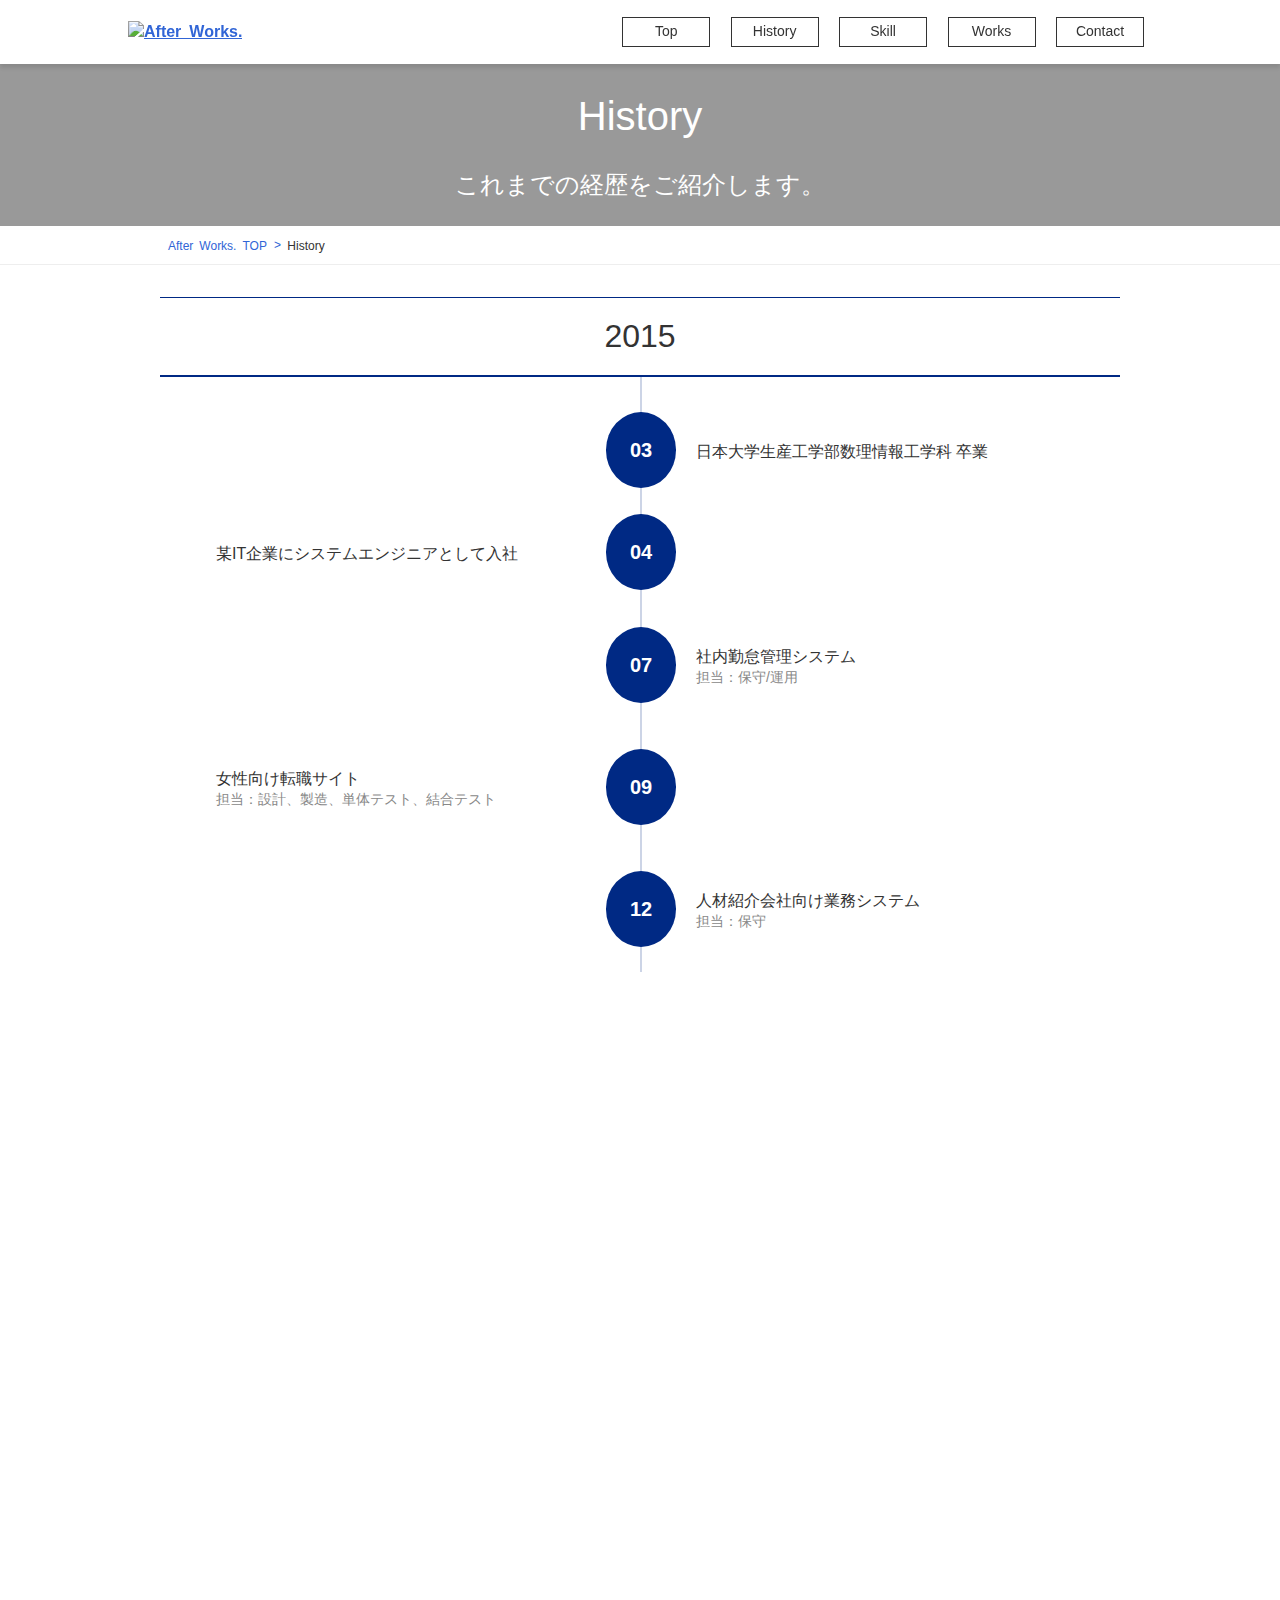
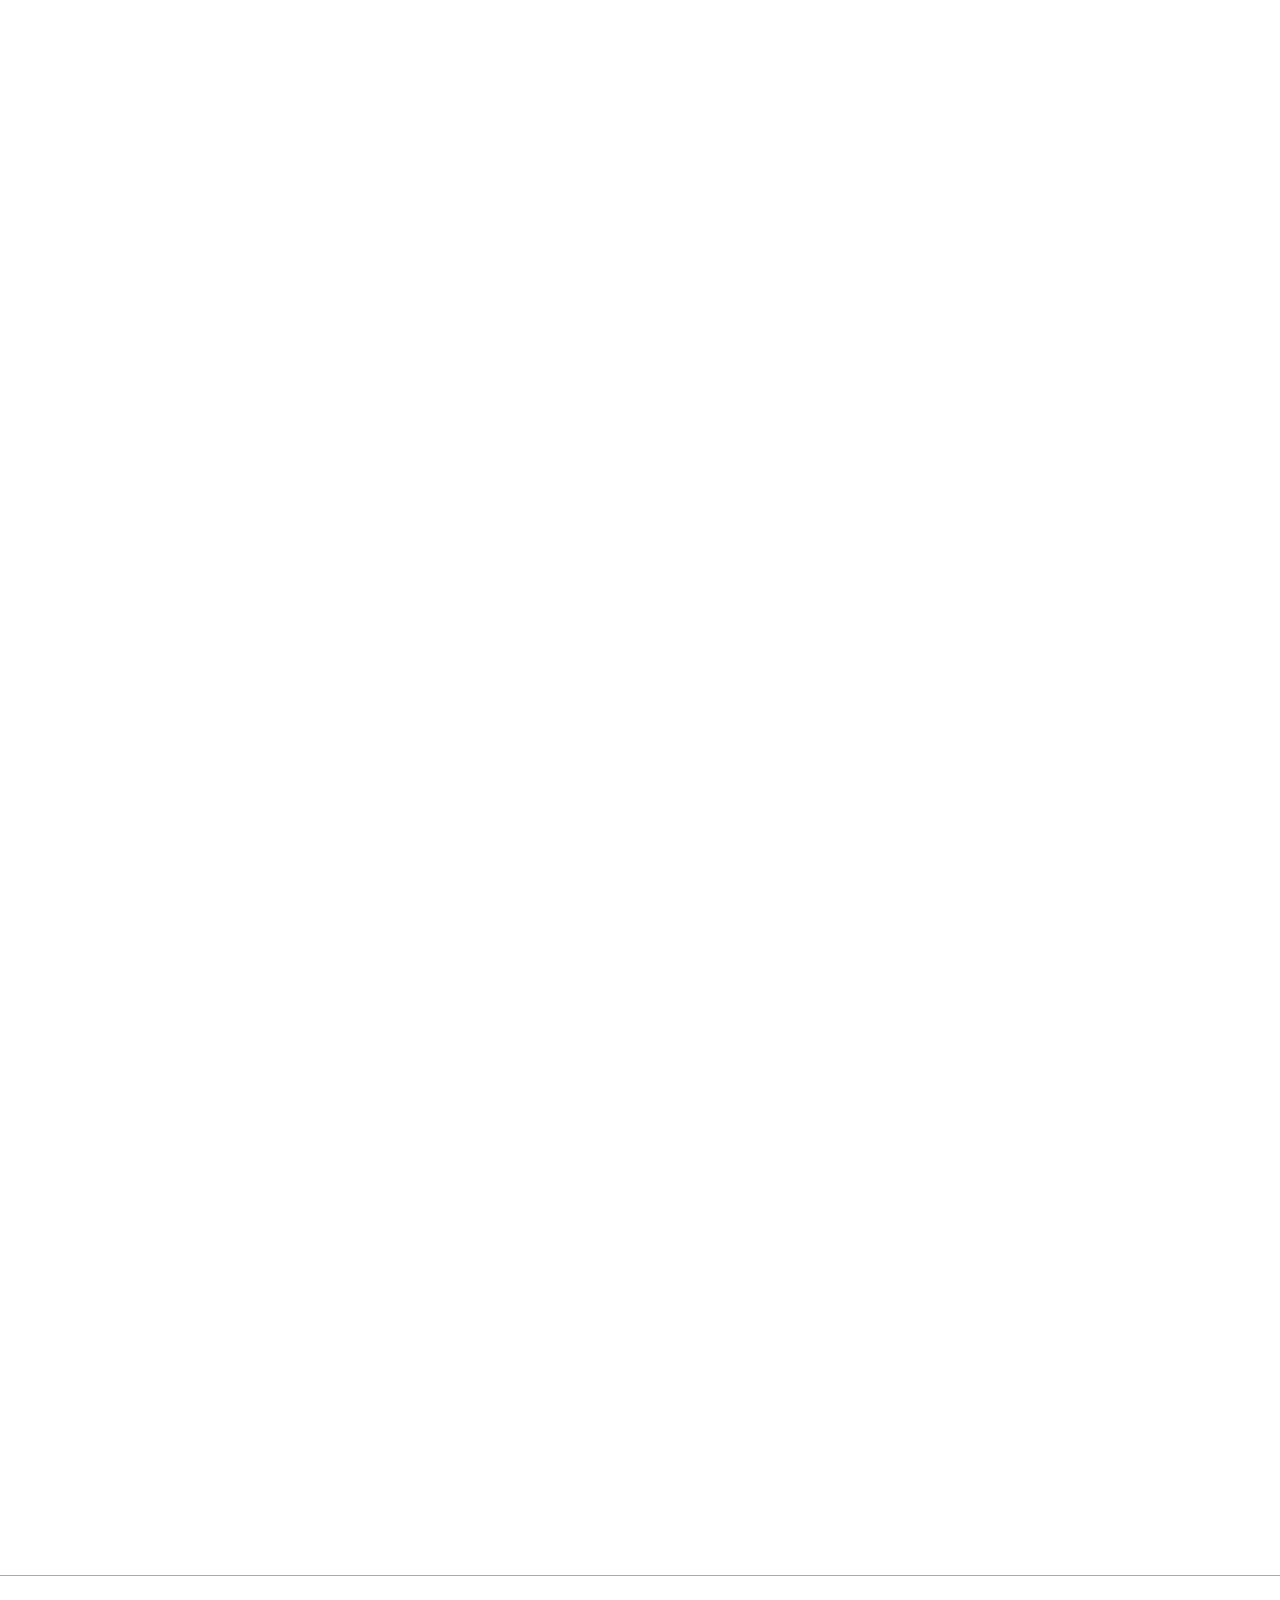
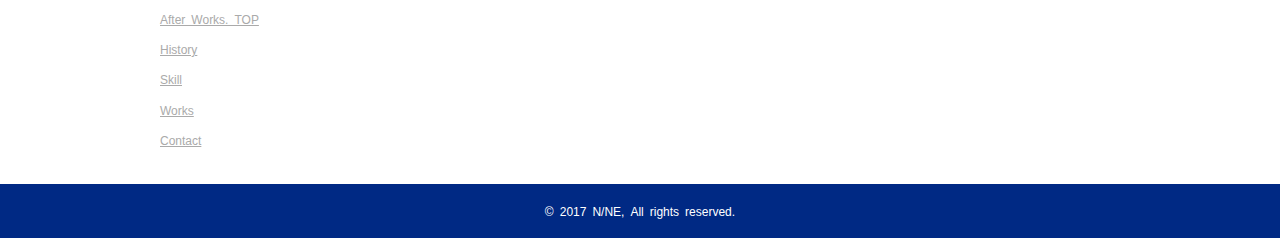
==== history.html @ 16db1bf1 "新規作成" ====
<!DOCTYPE html>
<html>
<head>
<!-- Global site tag (gtag.js) - Google Analytics -->
<script async src="https://www.googletagmanager.com/gtag/js?id=UA-86547605-1"></script>
<script>
  window.dataLayer = window.dataLayer || [];
  function gtag(){dataLayer.push(arguments);}
  gtag('js', new Date());
  gtag('config', 'UA-86547605-1');
</script>
<meta name="google-site-verification" content="kLXEZtzfT83BFaBZNnYYyVaz56QkXd4bWABqFhaCvhk" />
<!-- title -->
<title>After&ensp;Works.&ensp;|&ensp;History</title>
<!-- meta -->
<meta charset="utf-8" />
<meta name="viewport" content="width=device-width,initial-scale=1.0,minimum-scale=1.0,maximum-scale=1.0,user-scalable=0">
<meta http-equiv="X-UA-Compatible" content="IE=Edge">
<meta name="description" content="東京都在住のフロントエンドエンジニア：N/NE（ナイン）のポートフォリオ用Webサイトです。このページでは、私のこれまでの経験や担当業務等をご紹介します。" />
<meta name="Keywords" content="フロントエンドエンジニア,Webデザイン,Webデザイナー,ポートフォリオ,東京,HTML,CSS,Javascript,jQuery" />
<!-- favicon -->
<link rel="shortcut icon" href="./img/favicon.ico">
<!-- CSS -->
<link rel="stylesheet" href="./common.css" type="text/css" />
<link rel="stylesheet" href="./common_pc.css" media="screen and (min-width: 768px)" class="pc-css">
<!-- JavaScript -->
<script type="text/javascript" src="./js/jquery.min.js"></script>
<script type="text/javascript" src="./js/common.js"></script>
<!--[if lt IE 9]>
<link rel="stylesheet" href="styles_ie.css">
<script src="./js/html5.js"></script>
<![endif]-->
</head>
<body id="HISTORY">
<div class="wrap-all">

<header id="HEADER_MENU">
<div class="inner">
<div class="h-logo-box">
<h1>
<a href="https://afterworks.jp/" class="logo">
<img src="./img/img_logo.png" alt="After&ensp;Works.">
</a>
</h1>
</div><!-- /.h-logo-box -->
<div class="sp-menu-btn">
<span></span><span></span><span></span>
</div>
<div class="h-menu-nav-box">
<nav>
<div class="ttl-box">
<h3><span>MENU</span></h3>
</div>
<ul>
<li><a href="./">Top</a></li>
<li><a href="./history.html">History</a></li>
<li><a href="./skill.html">Skill</a></li>
<li><a href="./works.html">Works</a></li>
<li><a href="./contact.html">Contact</a></li>
</ul>
<a href="javascript:void(0);" class="sp-close-btn">閉じる</a>
</nav>
</div><!-- /.h-menu-nav-box -->
</div><!-- /.inner -->
</header>

<div class="main-wrap">
<div class="main-area">
<article>

<section class="main-vis-area">
<div class="ttl-box">
<h2>History</h2>
<span class="sub-ttl">これまでの経歴をご紹介します。</span>
</div>
</section>

<section class="breadcrumb-area">
<div class="breadcrumb-box">
<ul>
<li><a href="./">After&ensp;Works.&ensp;TOP</a></li>
<li>History</li>
</ul>
</div>
</section>

<section class="cnt-area">
<div class="cnt-box">
<div class="inner">
<div class="ttl-box">
<h3>2015</h3>
</div>
<div class="history-box">
<ul>
<li>
<i>03</i>
<div class="history-cnt-box">
<p>日本大学生産工学部<br class="sp-obj">数理情報工学科&nbsp;卒業</p>
</div>
</li>
<li class="reverse">
<i>04</i>
<div class="history-cnt-box">
<p>某IT企業にシステム<br class="sp-obj">エンジニアとして入社</p>
</div>
</li>
<li>
<i>07</i>
<div class="history-cnt-box">
<p>社内勤怠管理システム<span class="sub-tx">担当：保守/運用</span></p>
</div>
</li>
<li class="reverse">
<i>09</i>
<div class="history-cnt-box">
<p>女性向け転職サイト<span class="sub-tx">担当：設計、製造、単体テスト、結合テスト</span></p>
</div>
</li>
<li>
<i>12</i>
<div class="history-cnt-box">
<p>人材紹介会社向け業務システム<span class="sub-tx">担当：保守</span></p>
</div>
</li>
</ul>
</div><!-- /.history-box -->
<div class="ttl-box aw-lazy">
<h3>2016</h3>
</div>
<div class="history-box aw-lazy">
<ul>
<li  class="reverse">
<i>02</i>
<div class="history-cnt-box">
<p>人材紹介会社向け業務<br class="sp-obj">システム&ensp;フルリニューアル<span class="sub-tx">担当：製造、単体テスト</span></p>
</div>
</li>
<li>
<i>07</i>
<div class="history-cnt-box">
<p>人材紹介会社向け<br class="sp-obj">業務システム<span class="sub-tx">担当：保守</span></p>
</div>
</li>
<li class="reverse">
<i>08</i>
<div class="history-cnt-box">
<p>社内勤怠管理システム<span class="sub-tx">担当：保守/運用</span></p>
<p>人材紹介会社向け<br class="sp-obj">業務システム&ensp;2次開発<span class="sub-tx">担当：設計、製造、単体テスト</span></p>
</div>
</li>
</ul>
</div><!-- /.history-box -->
<div class="ttl-box aw-lazy">
<h3>2017</h3>
</div>
<div class="history-box aw-lazy">
<ul>
<li>
<i>01</i>
<div class="history-cnt-box">
<p>同社でフロントエンド<br class="sp-obj">エンジニアとして勤務</p>
</div>
</li>
<li class="reverse">
<i>02</i>
<div class="history-cnt-box">
<p>社内新卒採用HP<br class="sp-obj">リニューアル<span class="sub-tx">担当：デザイン、コーディング（HTML、CSS、JavaScript）</span></p>
</div>
</li>
<li>
<i>03</i>
<div class="history-cnt-box">
<p>某法人会HPリニューアル<span class="sub-tx">担当：要件定義</span></p>
</div>
</li>
<li class="reverse">
<i>05</i>
<div class="history-cnt-box">
<p>ファイル転送システム<br class="sp-obj">新規開発PJ<span class="sub-tx">担当：コーディング（JavaScript）</span></p>
<p>社内インターンシップ<br class="sp-obj">募集サイト制作<span class="sub-tx">担当：デザイン、コーディング（HTML、CSS、JavaScript）</span></p>
</div>
</li>
<li>
<i>06</i>
<div class="history-cnt-box">
<p>転職サイト新規開発<span class="sub-tx">担当：コーディング（HTML、CSS、JavaScript）</span></p>
</div>
</li>
<li class="reverse">
<i>08</i>
<div class="history-cnt-box">
<p>某工務店HPリニューアル<span class="sub-tx">担当：コーディング（HTML、CSS、JavaScript、PHP（Wordpress））</span></p>
</div>
</li>
<li>
<i>09</i>
<div class="history-cnt-box">
<p>某ビジネスセミナー<br class="sp-obj">提供サイト<span class="sub-tx">担当：受入テスト</span></p>
<p>某学生向け情報支援サイト<span class="sub-tx">担当：要件定義、コーディング（HTML、CSS、JavaScript）</span></p>
</div>
</li>
<li class="reverse">
<i>10</i>
<div class="history-cnt-box">
<p>某ビジネスセミナー<br class="sp-obj">提供サイト<span class="sub-tx">担当：要件定義、デザイン、コーディング（HTML、CSS、JavaScript）</span></p>
<p>某学生向け情報支援サイト<span class="sub-tx">担当：コーディング（HTML、CSS、JavaScript）</span></p>
</div>
</li>
<li>
<i>11</i>
<div class="history-cnt-box">
<p>某ビジネスセミナー<br class="sp-obj">提供サイト<span class="sub-tx">担当：静的ページのデザイン及びコーディング（HTML、CSS、JavaScript）</span></p>
</div>
</li>
<li class="reverse">
<i>12</i>
<div class="history-cnt-box">
<p>某ビジネスセミナー<br class="sp-obj">提供サイト<span class="sub-tx">担当：要件定義、受入テスト</span></p>
</div>
</li>
</ul>
</div><!-- /.history-box -->
<div class="ttl-box aw-lazy">
<h3>2018</h3>
</div>
</div><!-- /.inner -->
</div><!-- /.cnt-box -->
</section>

</article>
</div><!-- /.main-area -->
</div><!-- /.main-wrap -->

<footer>
<div class="inner">
<div class="f-pagetop-box">
<div class="sitelink-box">
<ul>
<li><a href="./">After&ensp;Works.&ensp;TOP</a></li>
<li><a href="./history.html">History</a></li>
<li><a href="./skill.html">Skill</a></li>
<li><a href="./works.html">Works</a></li>
<li><a href="./contact.html">Contact</a></li>
</ul>
</div>
<div id="PAGE_TOP" class="f-pagetop-cnt">
<a href="#" class="page-top-btn"><i></i><span>PAGE&ensp;TOP</span></a>
</div>
</div>
<div class="f-cnt-box">
<small>&copy;&ensp;<i class="c-year">2017</i>&ensp;N/NE,&ensp;All&ensp;rights&ensp;reserved.</small>
</div>
</div><!-- /.inner -->
</footer>

</div><!-- /.wrap-all -->
<script type="application/ld+json">
{
  "@context": "http://schema.org",
  "@type": "BreadcrumbList",
  "itemListElement": [
    {
      "@type": "ListItem",
      "position": 1,
      "item": {
        "@id": "https://afterworks.jp/",
        "name": "After Works. TOP"
      }
    }, {
      "@type": "ListItem",
      "position": 2,
      "item": {
        "@id": "https://afterworks.jp/history.html",
        "name": "History"
      }
    }
  ]
}
</script>
</body>
</html>
---- common.css ----
@charset "utf-8";

/* webfont */
@font-face {
font-family: 'wf-icon';
src: url('./fonts/icomoon.eot?y7h73p');
src: url('./fonts/icomoon.eot?y7h73p#iefix') format('embedded-opentype'), url('./fonts/icomoon.ttf?y7h73p') format('truetype'), url('./fonts/icomoon.woff?y7h73p') format('woff'), url('./fonts/icomoon.svg?y7h73p#icomoon') format('svg');
font-weight: normal;
font-style: normal;
}

/* reset */
*, *:before, *:after {
-webkit-box-sizing: border-box;
-moz-box-sizing: border-box;
-o-box-sizing: border-box;
-ms-box-sizing: border-box;
box-sizing: border-box;
}

html {
height: 100%;
line-height: 1;
background: #ffffff;
color: #333333;
font-size: 62.5%;
}
body {
display: block;
margin: 0;
padding: 0;
border: 0;
width: 100%;
height: auto;
font-size: 1.6rem;
line-height: 1.4;
overflow-y: scroll;
font-family: 游ゴシック体, 'Yu Gothic', YuGothic, 'ヒラギノ角ゴシック Pro', 'Hiragino Kaku Gothic Pro', メイリオ, Meiryo, Osaka, 'ＭＳ Ｐゴシック', 'MS PGothic', sans-serif;
word-break: break-all;
-webkit-text-size-adjust:100%;
color: #333;
}
body:before {
content: '';
display: block;
position: fixed;
top: 0;
left: 0;
right: 0;
width: 100%;
height: 100%;
background-image: url(./img/img_bg_sp.jpg);
background-repeat: no-repeat;
background-position: top center;
background-size: cover;
z-index: -1;
}
body.off:before {
content: none;
}
body.ad-df:before {
-webkit-transform: translate3d(0, 0, 0px);
transform: translate3d(0, 0, 0px);
}
body.m-op {
position: fixed;
top: 0;
left: 0;
right: 0;
width: 100%;
height: 100%;
}
article,aside,details,figcaption,include,footer,header,hgroup,main,nav,section,summary {
display:block;
margin:0;
padding:0;
}
h1,h2,h3,h4,h5,h6,dl,dt,dd,p,blockquote,ul,ol,li {
margin: 0;
padding: 0;
font-size: 1.6rem;
vertical-align: baseline;
-webkit-overflow-wrap: break-word;
-ms-overflow-wrap: break-word;
overflow-wrap: break-word;
-webkit-word-wrap: break-word;
-ms-word-wrap: break-word;
word-wrap: break-word;
line-height: 1.4;
}
figcaption,span {
-webkit-overflow-wrap: break-word;
-ms-overflow-wrap: break-word;
overflow-wrap: break-word;
-webkit-word-wrap: break-word;
-ms-word-wrap: break-word;
word-wrap: break-word;
}
p {
font-size: 1.6rem;
padding: 0;
margin: 8px 0;
}
[hidden],template {
display: none;
}
a {
display: inline-block;
color: #3165D6;
text-decoration: underline;
}
a:link {
color: #3165D6;
text-decoration: underline;
}
a:visited {
color: #3165D6;
text-decoration: underline;
}
a:active,
a:hover {
opacity: 1.0;
color: #3165D6;
text-decoration: underline;
}
abbr[title] {
border-bottom: 1px dotted;
}
i,em {
font-style:normal;
}
b,strong,em {
font-weight: bold;
}
small {
font-size: 1.2rem;
line-height: 1.6;
}
ul,ol {
margin: 0;
padding: 0;
list-style: none;
}
li {
margin: 8px 0;
}
img {
border: 0;
vertical-align: top;
}
img {
-ms-interpolation-mode: bicubic;
}
form {
margin: 0;
padding: 0;
}

/* clearfix */
.clearfix:before,
.clearfix:after {
content: "";
display: table;
}
.clearfix:after {
clear: both;
}
.clearfix {
*zoom: 1;
}

/* common */
.pc-obj {
display: none;
}
.sp-obj {
display: block;
}

/* icon */
.icon-mail:before {
content: "\e945";
font-family: 'wf-icon';
}
.icon-pixiv:before {
content: "\e900";
font-family: 'wf-icon';
}
.icon-instagram:before {
content: "\ea92";
font-family: 'wf-icon';
}
.icon-twitter:before {
content: "\ea96";
font-family: 'wf-icon';
}
.icon-youtube:before {
content: "\ea9d";
font-family: 'wf-icon';
}
.icon-behance:before {
content: "\eaa8";
font-family: 'wf-icon';
}
.icon-circle-up:before {
content: "\ea41";
font-family: 'wf-icon';
}

/* header */
header {
position: fixed;
width: 100%;
background: #fff;
box-shadow: 0 4px 4px rgba(0, 0, 0, 0.1);
z-index: 10;
}
header .inner {
padding: 0 4%;
position: relative;
}
.h-logo-box {
display: flex;
height: 56px;
width: 160px;
align-items: center;
}
.h-logo-box h1 a img {
width: 100%;
}
.sp-menu-btn {
display: block;
position: absolute;
top: 12px;
right: 8px;
padding: 8px;
margin: 0;
width: 56px;
height: auto;
background: transparent;
color: #aaa;
}
.sp-menu-btn span {
display: block;
margin-bottom: 4px;
height: 3px;
background-color: #aaa;
border-radius: 3px;
-webkit-transition: all .5s ease-in-out;
transition: all .5s ease-in-out;
}
.sp-menu-btn.active span:nth-of-type(1) {
background-color: #aaa;
-webkit-transform: translateY(8px) translateX(0) rotate(45deg);
transform: translateY(8px) translateX(0) rotate(45deg);
}
.sp-menu-btn.active span:nth-of-type(2) {
opacity: 0;
background-color: #aaa;
-webkit-transform: translateY(9px);
transform: translateY(9px);
}
.sp-menu-btn.active span:nth-of-type(3) {
background-color: #aaa;
-webkit-transform: translateY(-6px) translateX(0) rotate(-45deg);
transform: translateY(-6px) translateX(0) rotate(-45deg);
}
.h-menu-nav-box {
display: none;
position: fixed;
width: 100%;
height: 100%;
background-color: #fff;
top: 56px;
left: 0;
overflow: auto;
margin: 0;
padding: 0 0 56px;
}
.h-menu-nav-box ul li {
text-align: center;
margin: 0;
padding: 0;
border-bottom: 1px solid #eee;
}
.h-menu-nav-box ul li:first-child {
border-top: 1px solid #eee;
}
.h-menu-nav-box ul li a {
display: block;
font-size: 2.0rem;
text-decoration: none;
color: #333;
margin: 0;
padding: 16px 24px;
position: relative;
}
.h-menu-nav-box ul li a:after {
content: '';
width: 8px;
height: 8px;
border: 0px;
border-top: 1px solid #ccc;
border-right: 1px solid #ccc;
-ms-transform: rotate(45deg);
-webkit-transform: rotate(45deg);
transform: rotate(45deg);
position: absolute;
top: 50%;
right: 16px;
margin-top: -4px;
}

/* sp-close-btn */
a.sp-close-btn {
display: block;
width: 200px;
margin: 16px auto;
padding: 16px 8px;
text-align: center;
color: #333;
text-decoration: none;
font-size: 1.4rem;
}

/* footer */
footer .f-cnt-box {
text-align: center;
padding: 16px 4%;
background-color: #002984;
color: #fff;
}
footer .f-cnt-box small {
font-size: 1.2rem;
}
.f-pagetop-box {
padding: 0;
background-color: #fff;
border-top: 1px solid #aaa;
text-align: right;
position: relative;
}
.sitelink-box {
padding: 16px 4%;
text-align: left;
}
.sitelink-box ul li a {
color: #aaa;
font-size: 1.2rem;
}
.f-pagetop-cnt {
position: fixed;
display: none;
bottom: 0;
right: 4%;
}
.f-pagetop-cnt.bottom {
position: absolute;
display: inline-block;
}
a.page-top-btn {
display: inline-block;
width: 56px;
height: 56px;
text-decoration: none;
background-color: rgba(0, 0, 0, 0.8);
border-radius: 8px 8px 0 0;
}
a.page-top-btn i {
display: flex;
align-items: center;
text-align: center;
width: 56px;
height: 40px;
text-align: center;
}
a.page-top-btn i:before {
content: "\ea41";
font-family: 'wf-icon';
color: #fff;
display: block;
margin: 0 auto;
text-align: center;
font-size: 2.0rem;
}
a.page-top-btn span {
display: block;
color: #fff;
font-size: 1.0rem;
text-align: center;
}

/* アコーディオン */
.acd-head {
text-align: center;
padding: 0;
margin: 0;
width: 100%;
}
.acd-head a.acd-btn {
display: block;
margin: 24px auto;
padding: 16px 48px;
width: 100%;
font-size: 2.4rem;
color: #fff;
background: #21479B;
position: relative;
transition: .3s all;
text-decoration: none;
border-radius: 8px;
box-shadow: 0 4px 0 rgba(0, 41, 132, 1.0);
}
#HISTORY .acd-head a.acd-btn {
margin: 0 auto 24px;
}
#HISTORY .acd-head.on a.acd-btn {
margin: 0 auto;
}
.acd-head a.acd-btn::after {
content: '';
width: 16px;
height: 16px;
border: 0px;
border-top: solid 2px #fff;
border-right: solid 2px #fff;
-ms-transform: rotate(135deg);
-webkit-transform: rotate(135deg);
transform: rotate(135deg);
position: absolute;
top: 50%;
right: 16px;
margin-top: -12px;
transition: .3s all;
}
.acd-head.on a.acd-btn::after {
-ms-transform: rotate(-45deg);
-webkit-transform: rotate(-45deg);
transform: rotate(-45deg);
margin-top: -6px;
}
.acd-body {
display: none;
padding: 0;
margin: 0;
width: 100%;
}

/* inner */
.inner {
margin: 0;
padding: 0;
width: 100%;
}

/* main-vis-area */
.main-vis-area {
display: flex;
align-items: center;
margin: 0;
padding: 56px 0 0;
background: rgba(0, 0, 0, 0.4);
}
#INDEX .main-vis-area {
margin: 0;
padding: 0;
height: 100vh;
background: linear-gradient(to bottom, rgba(255, 255, 255, 0) 70%, rgba(255, 255, 255, 1) 95%);
background: -webkit-linear-gradient(top, rgba(255, 255, 255, 0) 70%, rgba(255, 255, 255, 1) 95%);
background: -moz-linear-gradient(top, rgba(255, 255, 255, 0) 70%, rgba(255, 255, 255, 1) 95%);
}
.main-vis-area .ttl-box img {
width: 100%;
max-width: 100%;
}
#INDEX .main-vis-area .ttl-box img {
width: 88vw;
}

/* cnt-area */
.cnt-area > .cnt-box {
background-color: #fff;
margin: 0;
padding: 24px 4%;
}
.cnt-area > .cnt-box:nth-child(even) {
background-color: #f4f4f4;
}

/* ttl-box */
.ttl-box {
margin: 0 auto;
padding: 0;
}
.ttl-box h2 {
padding: 0;
margin: 16px 0;
text-align: center;
font-size: 3.2rem;
font-weight: normal;
color: #fff;
}
#INDEX .cnt-area .ttl-box h2 {
margin: 24px 0 40px;
}
#INDEX .cnt-area .ttl-box h2 img {
width: 80px;
}
.ttl-box h3 {
padding: 0;
margin: 16px auto;
text-align: center;
font-size: 2.0rem;
font-weight: normal;
position: relative;
z-index: 2;
width: 80%;
}
#HISTORY .main-wrap .ttl-box h3 {
width: 100%;
margin: 0;
padding: 16px 0;
border-top: 1px solid #002984;
border-bottom: 2px solid #002984;
}
.ttl-box h3:after {
content: "";
width: 100%;
text-align: center;
height: 1px;
background: #333;
position: absolute;
z-index: -1;
left: 0;
top: 50%;
}
#HISTORY .main-wrap .ttl-box h3:after {
content: none;
}
.ttl-box h3 span {
display: inline-block;
background-color: #fff;
margin: 0;
padding: 0 16px;
z-index: 1;
font-size: 2.0rem;
}
.cnt-area > .cnt-box:nth-child(even) .ttl-box h3 span {
background-color: #f4f4f4;
}
.ttl-box .sub-ttl {
display: block;
color: #fff;
margin: 16px 0;
padding: 0;
}
.ttl-box h4 {
font-size: 1.6rem;
font-weight: bold;
}

/* tx-box */
.tx-box {
margin: 0;
padding: 0;
}
.tx-box .note {
font-size: 1.4rem;
}

/* aw-lazy */
.aw-lazy {
opacity : 0;
transform : translate(0, 50px);
-webkit-transition: 1s all;
-moz-transition: 1s all;
-ms-transition: 1s all;
-o-transition: 1s all;
transition: 1s all;
}
.aw-lazy.aw-lazy-init {
opacity: 1;
transform : translate(0, 0);
}

/* prof-box */
.prof-box {
margin: 0;
padding: 0;
}
.prof-box dl {
display: table;
width: 100%;
margin: 0;
padding: 0;
}
.prof-box dl dt {
display: table-cell;
width: 104px;
margin: 0;
padding: 8px;
text-align: left;
vertical-align: top;
}
.prof-box dl dd {
display: table-cell;
margin: 0;
padding: 8px;
text-align: left;
vertical-align: top;
}
.prof-box dl dd ul li:first-child {
margin-top: 0;
}
.prof-box dl dd ul li:last-child {
margin-bottom: 0;
}

/* breadcrumb */
.breadcrumb-area {
background-color: #fff;
}
.breadcrumb-box {
margin: 0;
padding: 0;
border-bottom: 1px solid #eee;
}
.breadcrumb-box ul {
margin: 0;
padding: 8px 4%;
overflow-y: auto;
white-space: nowrap;
}
.breadcrumb-box ul li {
font-size: 1.2rem;
margin: 0;
padding: 0;
display: inline-block;
}
.breadcrumb-box ul li a {
text-decoration: none;
padding: 0;
margin: 0 16px 0 0;
position: relative;
}
.breadcrumb-box ul li a::after {
content: '>';
display: block;
position: absolute;
top: 0;
right: -14px;
margin-top: -1px;
}

/* history-box */
.history-box {
padding: 0;
margin: 0;
}
.history-box ul {
padding: 0;
margin: 0;
position: relative;
}
.history-box ul:before {
content: '';
width: 2px;
height: 100%;
background-color: rgba(0, 41, 132, 0.2);;
display: block;
position: absolute;
top: 0;
left: 24px;
}
.history-box ul li {
padding: 0;
margin: 0;
position: relative;
}
.history-box ul li i {
display: inline-block;
background-color: #002984;
color: #fff;
position: absolute;
border-radius: 50%;
padding: 16px;
font-weight: bold;
top: 50%;
left: 0;
margin-top: -28px;
}
.history-box ul li .history-cnt-box {
padding: 16px 8px 16px 64px;
margin: 0;
}
.history-box ul li .history-cnt-box .sub-tx {
display: block;
font-size: 1.4rem;
color: #888;
}

/* skill-box */
.skill-box ul li {
box-shadow: 0 4px 10px rgba(0, 0, 0, 0.12);
margin: 24px 0;
padding: 8px;
}
.skill-box ul li:first-child {
margin-top: 8px;
}
.skill-box .skill-ico-box {
display: inline-block;
width: 58px;
vertical-align: middle;
position: absolute;
top: 50%;
left: 0;
margin-top: -28px;
}
.skill-box .skill-ico-box img {
display: block;
width: auto;
height: auto;
max-width: 100%;
max-height: 100%;
}
.skill-box .ttl-box {
width: 100%;
position: relative;
}
.skill-box .ttl-box h3 {
text-align: left;
margin: 0;
padding: 16px 8px 16px 72px;
width: 100%;
font-weight: bold;
}
.skill-box .ttl-box h3:after {
content: none;
}
.skill-box .tx-box {
padding: 8px 8px 24px;
}

/* btn-box */
.btn-box .icon-mail {
display: flex;
align-items: center;
color: #333;
margin: 0 auto 24px;
border-radius: 50%;
border: 1px solid #333;
background-color: #fff;
width: 72px;
height: 72px;
text-align: center;
position: relative;
}
.btn-box .icon-mail:before {
display: block;
text-align: center;
margin: 0 auto;
font-size: 4.0rem;
}
.btn-box .icon-mail:after {
content: '';
width: 16px;
height: 16px;
border: 0px;
border-top: 1px solid #333;
border-right: 1px solid #333;
background-color: #fff;
-ms-transform: rotate(135deg);
-webkit-transform: rotate(135deg);
transform: rotate(135deg);
position: absolute;
bottom: -7px;
right: 50%;
margin-right: -8px;
}

/* square-btn */
a.square-btn {
display: block;
text-align: center;
color: #fff;
background-color: #21479B;
border-radius: 8px;
box-shadow: 0 4px 0 rgba(0, 41, 132, 1.0);
text-decoration: none;
margin: 0;
padding: 16px 24px;
font-size: 1.6rem;
position: relative;
}
a.square-btn.mail {
margin-bottom: 24px;
}
a.square-btn.mail:after {
content: '';
width: 8px;
height: 8px;
border: 0px;
border-top: 1px solid #fff;
border-right: 1px solid #fff;
-ms-transform: rotate(45deg);
-webkit-transform: rotate(45deg);
transform: rotate(45deg);
position: absolute;
top: 50%;
right: 16px;
margin-top: -4px;
}

/* sns-list-box */
.sns-list-box {
width: 100%;
text-align: center;
}
.sns-list-box ul {
width: 100%;
text-align: center;
}
.sns-list-box ul li {
display: inline-block;
padding: 0;
margin: 16px;
width: 20%;
}
.sns-list-box ul li a {
display: table;
text-decoration: none;
width: 56px;
height: 56px;
margin: 0 auto;
padding: 0;
border-radius: 50%;
border: 1px solid #fff;
font-size: 2.0rem;
color: #fff;
text-align: center;
}
.sns-list-box ul li a.twitter {
background-color: #55acee;
}
.sns-list-box ul li a.behance {
background-color: #1769ff;
}
.sns-list-box ul li a.pixiv {
background-color: #0197dd;
}
.sns-list-box ul li a.youtube {
background-color: #cd201f;
}
.sns-list-box ul li a.instagram {
background-color: #3f729b;
}
.sns-list-box ul li a i {
display: table-cell;
vertical-align: middle;
}

/* works-box */
.works-box ul li {
box-shadow: 0 4px 10px rgba(0, 0, 0, 0.12);
margin: 24px 0;
padding: 0;
}
.works-box ul li:first-child {
margin-top: 16px;
}
.works-box .works-img-box {
width: 100%;
padding: 8px;
}
.works-box .works-img-box img {
display: block;
width: auto;
height: auto;
max-width: 100%;
max-height: 100%;
}
.works-box .ttl-box {
width: 100%;
position: relative;
}
.works-box .works-desc-box {
padding: 8px;
}
.works-box .tx-box a {
display: inline;
}

/* ghost-btn */
a.ghost-btn {
display: block;
text-align: center;
color: #21479B;
border: 1px solid #21479B;
text-decoration: none;
margin: 16px auto 8px;
padding: 16px 24px;
width: 200px;
font-size: 1.6rem;
position: relative;
}
a.ghost-btn:after {
content: '';
width: 8px;
height: 8px;
border: 0px;
border-top: 1px solid #21479B;
border-right: 1px solid #21479B;
-ms-transform: rotate(45deg);
-webkit-transform: rotate(45deg);
transform: rotate(45deg);
position: absolute;
top: 50%;
right: 16px;
margin-top: -4px;
}
---- common_pc.css ----
@charset "utf-8";

/* reset */
body {
min-width: 1024px;
background-image: url(./img/img_bg.jpg);
background-repeat: no-repeat;
background-position: top center;
-webkit-background-size: cover;
background-size: cover;
background-attachment: fixed;
z-index: -1;
}
body:before {
content: none;
}
h1, h2, h3, h4, h5, h6, dl, dt, dd, p, blockquote, ul, ol, li, span {
font-size: 1.6rem;
line-height: 1.4;
text-align: left;
}
a {
transition: .3s all;
}
a:active, a:hover {
opacity: 0.8;
text-decoration: none;
}

.pc-obj {
display: block;
}
.sp-obj {
display: none;
}

/* アコーディオン */
.acd-head {
text-align: center;
padding: 0;
margin: 0;
width: 100%;
}
.acd-head .acd-btn {
display: inline-block;
margin: 24px auto;
padding: 16px 48px;
width: 80%;
font-size: 32px;
color: #fff;
background: #2846A0;
border: 2px solid #2846A0;
box-shadow: 0 0 6px rgba(0, 0, 0, 0.4);
position: relative;
-webkit-transition: .3s all;
-moz-transition: .3s all;
-ms-transition: .3s all;
-o-transition: .3s all;
transition: .3s all;
}
.acd-head .acd-btn:hover {
text-decoration: none;
opacity: 1.0;
box-shadow: 0 2px 12px rgba(0, 0, 0, 0.4);
color: #2846A0;
background: #fafbff;
}
.acd-head .acd-btn::after {
content: '';
width: 20px;
height: 20px;
border: 0px;
border-top: solid 2px #fff;
border-right: solid 2px #fff;
-ms-transform: rotate(135deg);
-webkit-transform: rotate(135deg);
transform: rotate(135deg);
position: absolute;
top: 50%;
right: 16px;
margin-top: -12px;
}
.acd-head .acd-btn:hover::after {
border-top: solid 2px #2846A0;
border-right: solid 2px #2846A0;
}
.acd-head.on .acd-btn::after {
-ms-transform: rotate(-45deg);
-webkit-transform: rotate(-45deg);
transform: rotate(-45deg);
margin-top: -6px;
}
.acd-body {
display: none;
padding: 0;
margin: 0;
width: 100%;
}

/* header */
header .inner {
display: flex;
align-items: center;
padding: 0;
width: 100vw;
max-width: 1024px;
}
.h-logo-box {
height: 64px;
width: 240px;
}
.sp-menu-btn {
display: none;
}
.h-menu-nav-box {
display: inline-block;
position: relative;
height: auto;
background-color: transparent;
top: auto;
left: auto;
padding: 0;
}
.h-menu-nav-box .ttl-box {
display: none;
}
.h-menu-nav-box ul {
text-align: right;
}
.h-menu-nav-box ul li {
display: inline-block;
border-bottom: none;
margin: 8px;
}
.h-menu-nav-box ul li:first-child {
border-top: none;
}
.h-menu-nav-box ul li a {
font-size: 1.4rem;
border: 1px solid #333;
padding: 4px 16px;
min-width: 88px;
}
.h-menu-nav-box ul li a:hover {
opacity: 1.0;
background-color: #333;
color: #fff;
text-shadow: none;
}
.h-menu-nav-box ul li a:after {
content: none;
}

/* sp-close-btn */
a.sp-close-btn {
display: none;
}

/* footer */
footer .inner {
width: 100%;
}
footer .f-cnt-box {
padding: 16px 0;
}
.sitelink-box {
margin: 0 auto;
padding: 24px 0;
width: 960px;
}
a.page-top-btn {
width: 80px;
height: 80px;
}
a.page-top-btn:hover {
opacity: 0.8;
}
a.page-top-btn i {
width: 80px;
height: 56px;
}
a.page-top-btn i:before {
font-size: 2.8rem;
}
a.page-top-btn span {
font-size: 1.2rem;
}

/* main-vis-area */
.main-vis-area {
padding: 64px 0 0;
}
#INDEX .main-vis-area .ttl-box img {
width: 800px;
}

/* inner */
.inner {
margin: 0 auto;
padding: 0;
width: 960px;
}

/* cnt-area */
.cnt-area > .cnt-box {
margin: 0;
padding: 32px 0;
}

/* ttl-box */
.ttl-box h2 {
margin: 24px 0;
font-size: 4.0rem;
}
#INDEX .cnt-area .ttl-box h2 img {
width: 120px;
}
.ttl-box h3 {
padding: 0;
margin: 32px auto;
font-size: 3.2rem;
}
.ttl-box h3 span {
font-size: 3.2rem;
}
.ttl-box .sub-ttl {
margin: 24px 0;
font-size: 2.4rem;
}
.ttl-box h4 {
font-size: 2.4rem;
text-align: center;
margin: 16px 0;
}

/* breadcrumb */
.breadcrumb-box ul {
width: 960px;
margin: 0 auto;
padding: 8px;
}

/* history-box */
.history-box ul {
padding-top: 24px;
}
.history-box ul:before {
left: 50%;
}
.history-box ul li {
text-align: right;
}
.history-box ul li.reverse {
text-align: left;
}
.history-box ul li i {
left: 50%;
margin-left: -34px;
margin-top: -40px;
padding: 24px;
font-size: 2.0rem;
}
.history-box ul li .history-cnt-box {
display: inline-block;
width: 50%;
padding: 32px 56px;
}

/* skill-box */
.skill-box ul {
display: flex;
width: 100%;
flex-wrap: wrap;
}
.skill-box ul li {
width: 45%;
margin: 24px;
}
.skill-box ul li:first-child {
margin-top: 24px;
}
.skill-box .skill-ico-box {
width: 80px;
margin-top: -40px;
}
.skill-box .ttl-box h3 {
margin: 0;
padding: 24px 16px 24px 96px;
width: 100%;
}

/* btn-box */
#CONTACT .btn-box {
padding: 16px 32px;
text-align: center;
}
.btn-box .icon-box {
display: inline-block;
vertical-align: middle;
}
.btn-box .icon-mail {
margin: 0 40px 0 0;
width: 120px;
height: 120px;
}
.btn-box .icon-mail:before {
font-size: 5.6rem;
}
.btn-box .icon-mail:after {
width: 32px;
height: 32px;
-ms-transform: rotate(45deg);
-webkit-transform: rotate(45deg);
transform: rotate(45deg);
bottom: 50%;
right: -12px;
margin: 0 0 -16px;
}

/* square-btn */
a.square-btn {
box-shadow: 0 6px 0 rgba(0, 41, 132, 1.0);
padding: 24px 40px;
font-size: 2.0rem;
min-width: 400px;
}
a.square-btn.mail {
display: inline-block;
margin-bottom: 0;
}

/* sns-list-box */
.sns-list-box ul li {
width: 28%;
}
.sns-list-box ul li {
margin: 32px 16px;
}
.sns-list-box ul li a {
width: 96px;
height: 96px;
font-size: 3.2rem;
}

/* works-box */
.works-box ul li {
display: table;
table-layout: fixed;
width: 100%;
margin: 40px 0;
}
.works-box ul li:first-child {
margin-top: 24px;
}
.works-box .works-img-box {
display: table-cell;
width: 50%;
padding: 16px 24px;
vertical-align: middle;
}
.works-box .works-desc-box {
padding: 16px 24px;
}
.works-box .btn-box {
margin: 32px 0;
}

/* ghost-btn */
a.ghost-btn:hover {
opacity: 1.0;
background-color: #21479B;
color: #fff;
}
a.ghost-btn:hover:after {
border-top: 1px solid #fff;
border-right: 1px solid #fff;
}
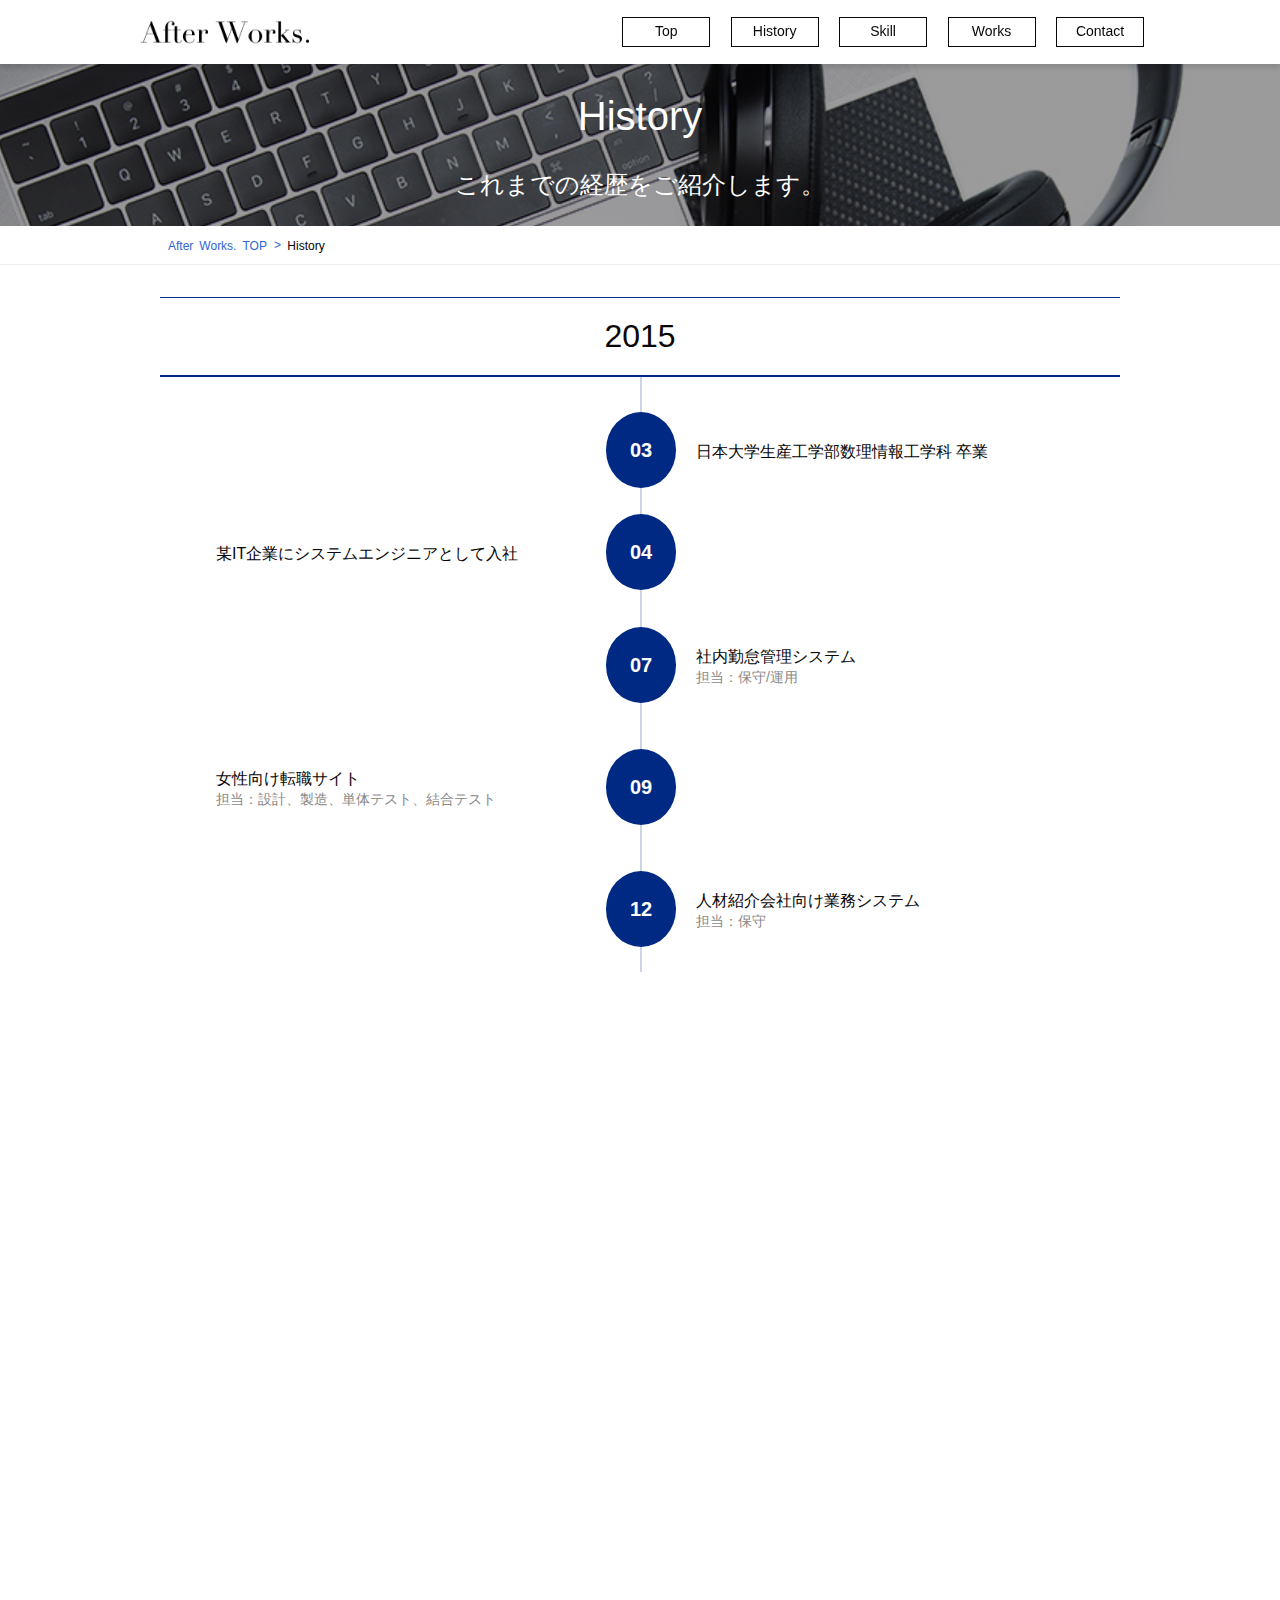
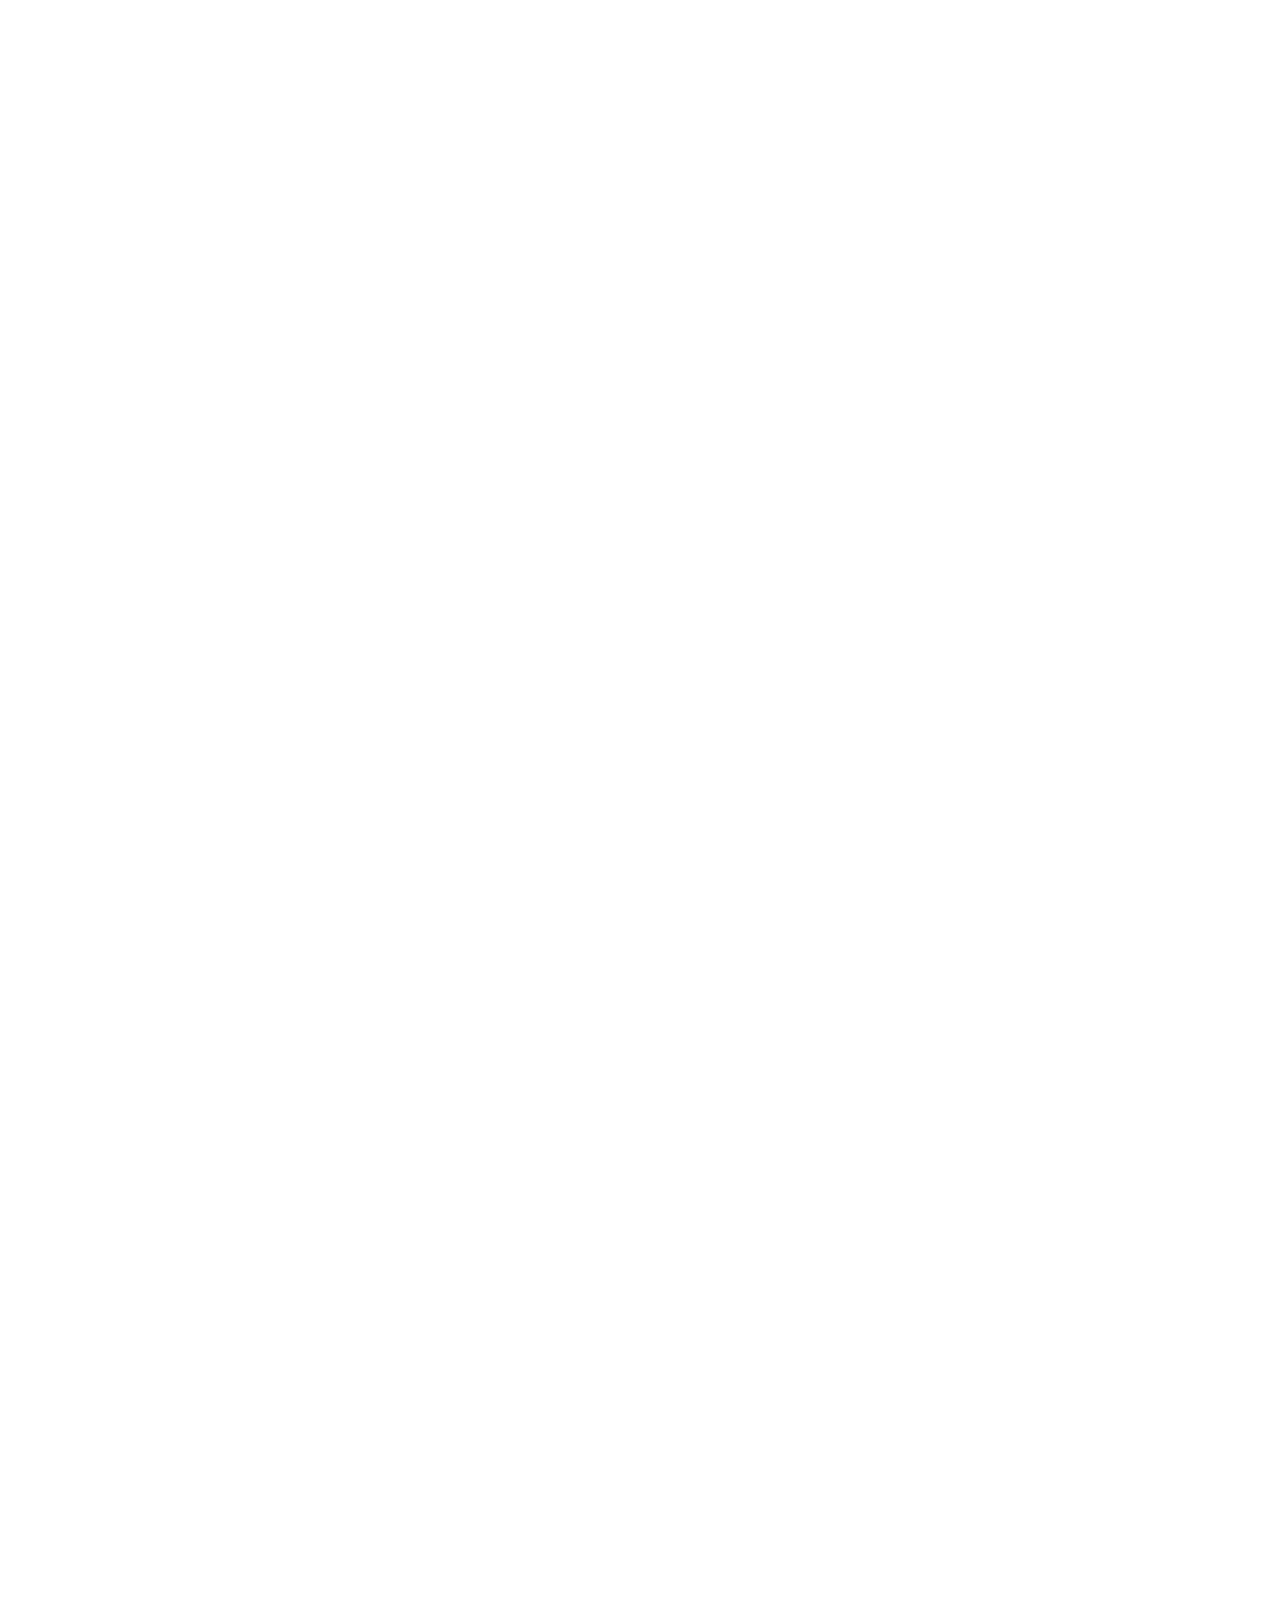
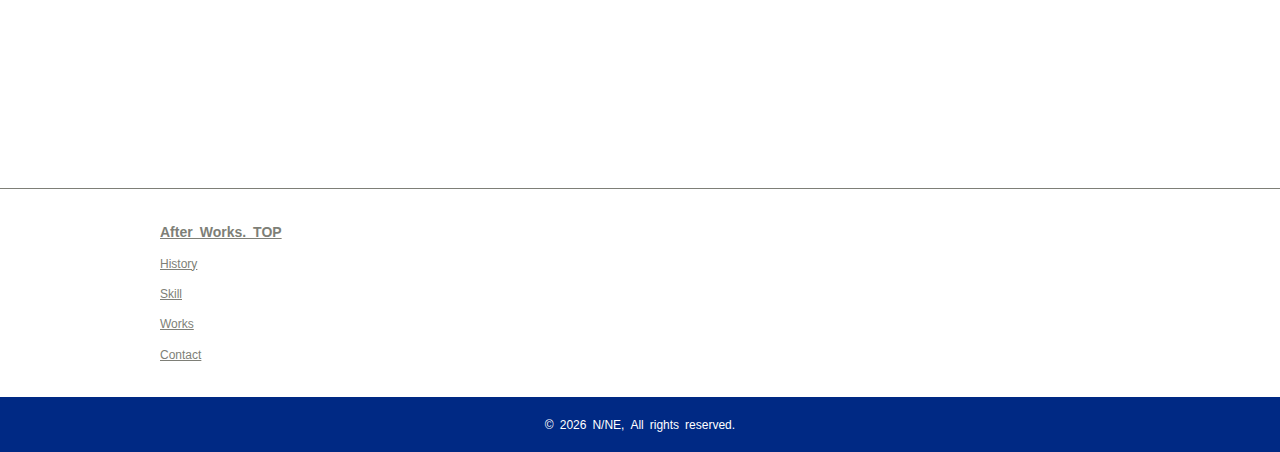
==== commit 76a832a9: "新規コミット" ====
--- a/history.html
+++ b/history.html
@@ -223,6 +223,16 @@
 <div class="ttl-box aw-lazy">
 <h3>2018</h3>
 </div>
+<div class="history-box aw-lazy">
+<ul>
+<li>
+<i>01</i>
+<div class="history-cnt-box">
+<p>某ビジネスセミナー<br class="sp-obj">提供サイト<span class="sub-tx">担当：静的ページのデザイン及びコーディング（HTML、CSS、JavaScript）保守/運用、受入テスト</span></p>
+</div>
+</li>
+</ul>
+</div><!-- /.history-box -->
 </div><!-- /.inner -->
 </div><!-- /.cnt-box -->
 </section>
--- a/common.css
+++ b/common.css
@@ -22,7 +22,7 @@
 height: 100%;
 line-height: 1;
 background: #ffffff;
-color: #333333;
+color: #080607;
 font-size: 62.5%;
 }
 body {
@@ -38,7 +38,7 @@
 font-family: 游ゴシック体, 'Yu Gothic', YuGothic, 'ヒラギノ角ゴシック Pro', 'Hiragino Kaku Gothic Pro', メイリオ, Meiryo, Osaka, 'ＭＳ Ｐゴシック', 'MS PGothic', sans-serif;
 word-break: break-all;
 -webkit-text-size-adjust:100%;
-color: #333;
+color: #080607;
 }
 body:before {
 content: '';
@@ -212,8 +212,9 @@
 position: fixed;
 width: 100%;
 background: #fff;
-box-shadow: 0 4px 4px rgba(0, 0, 0, 0.1);
+box-shadow: 0 4px 4px rgba(8, 6, 7, 0.1);
 z-index: 10;
+transition: 0.3s;
 }
 header .inner {
 padding: 0 4%;
@@ -238,30 +239,30 @@
 width: 56px;
 height: auto;
 background: transparent;
-color: #aaa;
+color: #7e7f77;
 }
 .sp-menu-btn span {
 display: block;
 margin-bottom: 4px;
 height: 3px;
-background-color: #aaa;
+background-color: #7e7f77;
 border-radius: 3px;
 -webkit-transition: all .5s ease-in-out;
 transition: all .5s ease-in-out;
 }
 .sp-menu-btn.active span:nth-of-type(1) {
-background-color: #aaa;
+background-color: #7e7f77;
 -webkit-transform: translateY(8px) translateX(0) rotate(45deg);
 transform: translateY(8px) translateX(0) rotate(45deg);
 }
 .sp-menu-btn.active span:nth-of-type(2) {
 opacity: 0;
-background-color: #aaa;
+background-color: #7e7f77;
 -webkit-transform: translateY(9px);
 transform: translateY(9px);
 }
 .sp-menu-btn.active span:nth-of-type(3) {
-background-color: #aaa;
+background-color: #7e7f77;
 -webkit-transform: translateY(-6px) translateX(0) rotate(-45deg);
 transform: translateY(-6px) translateX(0) rotate(-45deg);
 }
@@ -290,7 +291,7 @@
 display: block;
 font-size: 2.0rem;
 text-decoration: none;
-color: #333;
+color: #080607;
 margin: 0;
 padding: 16px 24px;
 position: relative;
@@ -318,7 +319,7 @@
 margin: 16px auto;
 padding: 16px 8px;
 text-align: center;
-color: #333;
+color: #080607;
 text-decoration: none;
 font-size: 1.4rem;
 }
@@ -336,7 +337,7 @@
 .f-pagetop-box {
 padding: 0;
 background-color: #fff;
-border-top: 1px solid #aaa;
+border-top: 1px solid #7e7f77;
 text-align: right;
 position: relative;
 }
@@ -345,8 +346,12 @@
 text-align: left;
 }
 .sitelink-box ul li a {
-color: #aaa;
+color: #7e7f77;
 font-size: 1.2rem;
+}
+.sitelink-box ul li:first-child a {
+font-size: 1.4rem;
+font-weight: bold;
 }
 .f-pagetop-cnt {
 position: fixed;
@@ -363,7 +368,7 @@
 width: 56px;
 height: 56px;
 text-decoration: none;
-background-color: rgba(0, 0, 0, 0.8);
+background-color: rgba(8, 6, 7, 0.8);
 border-radius: 8px 8px 0 0;
 }
 a.page-top-btn i {
@@ -459,7 +464,7 @@
 align-items: center;
 margin: 0;
 padding: 56px 0 0;
-background: rgba(0, 0, 0, 0.4);
+background: rgba(8, 6, 7, 0.4);
 }
 #INDEX .main-vis-area {
 margin: 0;
@@ -484,7 +489,10 @@
 padding: 24px 4%;
 }
 .cnt-area > .cnt-box:nth-child(even) {
-background-color: #f4f4f4;
+background-color: #f3f8fe;
+}
+.cnt-area > .cnt-box:last-child {
+padding-bottom: 48px;
 }
 
 /* ttl-box */
@@ -528,7 +536,7 @@
 width: 100%;
 text-align: center;
 height: 1px;
-background: #333;
+background: #080607;
 position: absolute;
 z-index: -1;
 left: 0;
@@ -546,7 +554,7 @@
 font-size: 2.0rem;
 }
 .cnt-area > .cnt-box:nth-child(even) .ttl-box h3 span {
-background-color: #f4f4f4;
+background-color: #f3f8fe;
 }
 .ttl-box .sub-ttl {
 display: block;
@@ -701,9 +709,10 @@
 
 /* skill-box */
 .skill-box ul li {
-box-shadow: 0 4px 10px rgba(0, 0, 0, 0.12);
+box-shadow: 0 4px 10px rgba(8, 6, 7, 0.12);
 margin: 24px 0;
 padding: 8px;
+background-color: #fff;
 }
 .skill-box ul li:first-child {
 margin-top: 8px;
@@ -746,10 +755,10 @@
 .btn-box .icon-mail {
 display: flex;
 align-items: center;
-color: #333;
+color: #080607;
 margin: 0 auto 24px;
 border-radius: 50%;
-border: 1px solid #333;
+border: 1px solid #080607;
 background-color: #fff;
 width: 72px;
 height: 72px;
@@ -767,8 +776,8 @@
 width: 16px;
 height: 16px;
 border: 0px;
-border-top: 1px solid #333;
-border-right: 1px solid #333;
+border-top: 1px solid #080607;
+border-right: 1px solid #080607;
 background-color: #fff;
 -ms-transform: rotate(135deg);
 -webkit-transform: rotate(135deg);
@@ -862,9 +871,10 @@
 
 /* works-box */
 .works-box ul li {
-box-shadow: 0 4px 10px rgba(0, 0, 0, 0.12);
+box-shadow: 0 4px 10px rgba(8, 6, 7, 0.12);
 margin: 24px 0;
 padding: 0;
+background-color: #fff;
 }
 .works-box ul li:first-child {
 margin-top: 16px;
--- a/common_pc.css
+++ b/common_pc.css
@@ -50,7 +50,7 @@
 color: #fff;
 background: #2846A0;
 border: 2px solid #2846A0;
-box-shadow: 0 0 6px rgba(0, 0, 0, 0.4);
+box-shadow: 0 0 6px rgba(8, 6, 7, 0.4);
 position: relative;
 -webkit-transition: .3s all;
 -moz-transition: .3s all;
@@ -61,7 +61,7 @@
 .acd-head .acd-btn:hover {
 text-decoration: none;
 opacity: 1.0;
-box-shadow: 0 2px 12px rgba(0, 0, 0, 0.4);
+box-shadow: 0 2px 12px rgba(8, 6, 7, 0.4);
 color: #2846A0;
 background: #fafbff;
 }
@@ -137,13 +137,13 @@
 }
 .h-menu-nav-box ul li a {
 font-size: 1.4rem;
-border: 1px solid #333;
+border: 1px solid #080607;
 padding: 4px 16px;
 min-width: 88px;
 }
 .h-menu-nav-box ul li a:hover {
 opacity: 1.0;
-background-color: #333;
+background-color: #080607;
 color: #fff;
 text-shadow: none;
 }
@@ -190,6 +190,9 @@
 .main-vis-area {
 padding: 64px 0 0;
 }
+#INDEX .main-vis-area {
+min-height: 600px;
+}
 #INDEX .main-vis-area .ttl-box img {
 width: 800px;
 }
@@ -205,6 +208,9 @@
 .cnt-area > .cnt-box {
 margin: 0;
 padding: 32px 0;
+}
+.cnt-area > .cnt-box:last-child {
+padding-bottom: 80px;
 }
 
 /* ttl-box */
